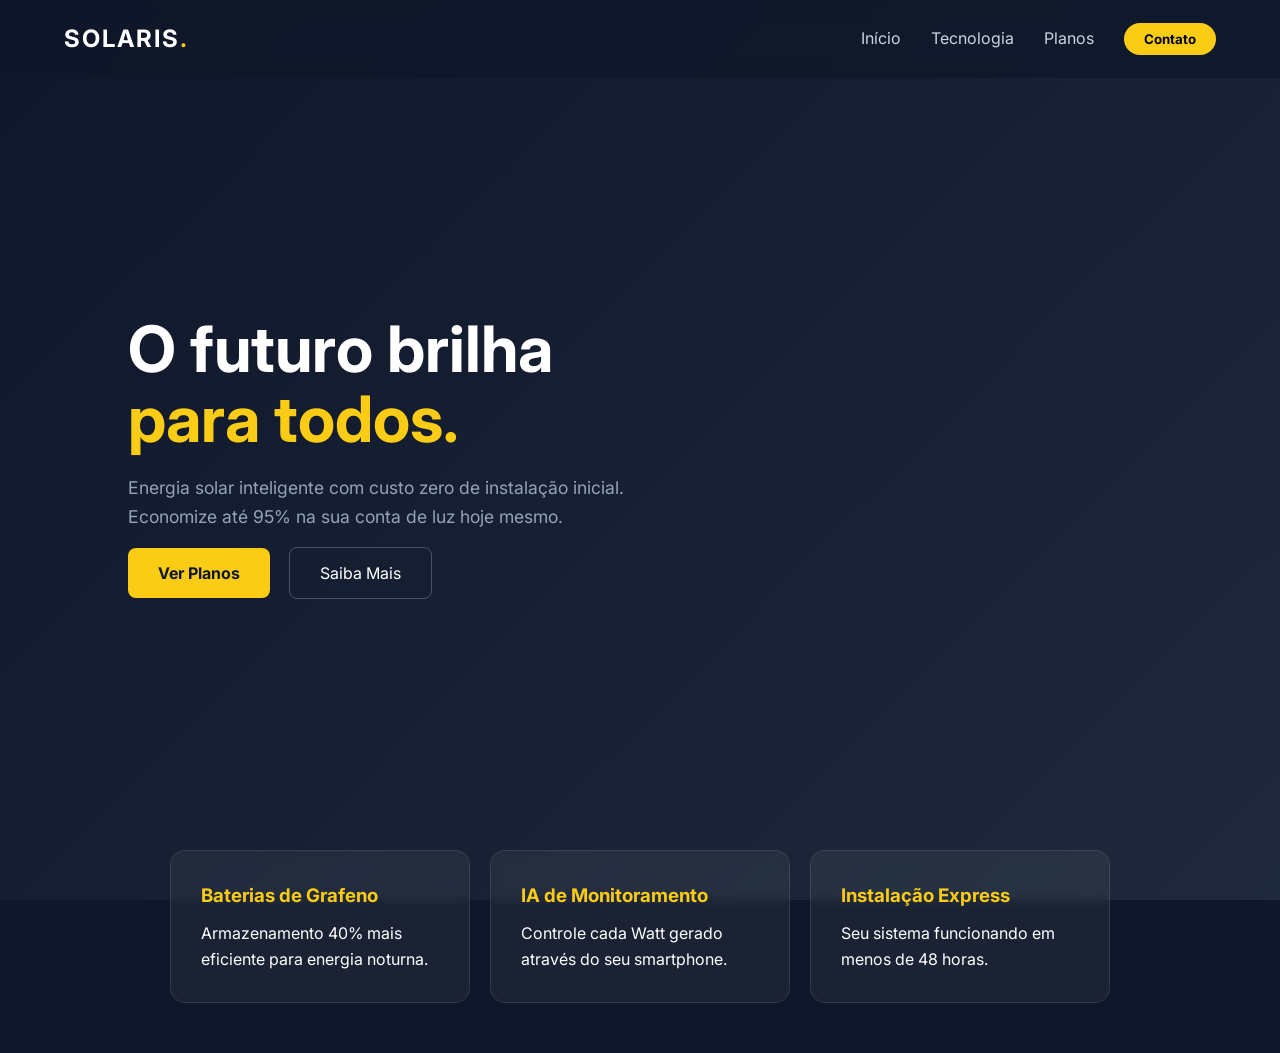
==== index.html @ 10609b28 "Solaris Energia O site da Solaris foca em UX moderno com estilo Glassmorphism. O design em Azul Mari" ====
<!DOCTYPE html>
<html lang="pt-br">
<head>
    <meta charset="UTF-8">
    <meta name="viewport" content="width=device-width, initial-scale=1.0">
    <title>Solaris | Inovação Energética</title>
    <link rel="stylesheet" href="style.css">
    <link href="https://fonts.googleapis.com/css2?family=Inter:wght@300;400;700&display=swap" rel="stylesheet">
</head>
<body>

    <header>
        <nav>
            <div class="logo">SOLARIS<span>.</span></div>
            <ul>
                <li><a href="#inicio">Início</a></li>
                <li><a href="#tecnologia">Tecnologia</a></li>
                <li><a href="#planos">Planos</a></li>
                <li><button class="btn-contato">Contato</button></li>
            </ul>
        </nav>
    </header>

    <section id="inicio" class="hero">
        <div class="hero-content">
            <h1>O futuro brilha <br><span>para todos.</span></h1>
            <p>Energia solar inteligente com custo zero de instalação inicial. Economize até 95% na sua conta de luz hoje mesmo.</p>
            <div class="hero-btns">
                <a href="#planos" class="btn-primary">Ver Planos</a>
                <a href="#" class="btn-secondary">Saiba Mais</a>
            </div>
        </div>
    </section>

    <section id="tecnologia" class="features">
        <div class="card">
            <h3>Baterias de Grafeno</h3>
            <p>Armazenamento 40% mais eficiente para energia noturna.</p>
        </div>
        <div class="card">
            <h3>IA de Monitoramento</h3>
            <p>Controle cada Watt gerado através do seu smartphone.</p>
        </div>
        <div class="card">
            <h3>Instalação Express</h3>
            <p>Seu sistema funcionando em menos de 48 horas.</p>
        </div>
    </section>

</body>
</html>
---- style.css ----
* {
    margin: 0;
    padding: 0;
    box-sizing: border-box;
    font-family: 'Inter', sans-serif;
}

body {
    background: #0f172a; /* Azul marinho profundo */
    color: white;
    line-height: 1.6;
    overflow-x: hidden;
}

/* Header Estilo Glass */
header {
    position: fixed;
    width: 100%;
    padding: 20px 5%;
    background: rgba(15, 23, 42, 0.8);
    backdrop-filter: blur(10px);
    z-index: 1000;
}

nav {
    display: flex;
    justify-content: space-between;
    align-items: center;
}

.logo {
    font-size: 1.5rem;
    font-weight: 700;
    letter-spacing: 2px;
}

.logo span { color: #facc15; }

nav ul { display: flex; list-style: none; gap: 30px; align-items: center; }

nav a { text-decoration: none; color: #cbd5e1; transition: 0.3s; }
nav a:hover { color: #facc15; }

.btn-contato {
    background: #facc15;
    border: none;
    padding: 8px 20px;
    border-radius: 20px;
    font-weight: bold;
    cursor: pointer;
}

/* Seção Hero */
.hero {
    height: 100vh;
    display: flex;
    align-items: center;
    padding: 0 10%;
    background: linear-gradient(135deg, #0f172a 0%, #1e293b 100%);
}

.hero h1 { font-size: 4rem; line-height: 1.1; margin-bottom: 20px; }
.hero h1 span { color: #facc15; }
.hero p { max-width: 500px; color: #94a3b8; font-size: 1.1rem; margin-bottom: 30px; }

.btn-primary {
    background: #facc15;
    color: #0f172a;
    padding: 15px 30px;
    border-radius: 8px;
    text-decoration: none;
    font-weight: bold;
    margin-right: 15px;
}

.btn-secondary {
    border: 1px solid #475569;
    color: white;
    padding: 15px 30px;
    border-radius: 8px;
    text-decoration: none;
}

/* Cards de Tecnologia */
.features {
    display: flex;
    gap: 20px;
    padding: 50px 10%;
    justify-content: center;
    margin-top: -100px; /* Sobreposição elegante */
}

.card {
    background: rgba(255, 255, 255, 0.05);
    padding: 30px;
    border-radius: 15px;
    border: 1px solid rgba(255, 255, 255, 0.1);
    backdrop-filter: blur(5px);
    width: 300px;
    transition: transform 0.3s;
}

.card:hover { transform: translateY(-10px); border-color: #facc15; }
.card h3 { color: #facc15; margin-bottom: 10px; }
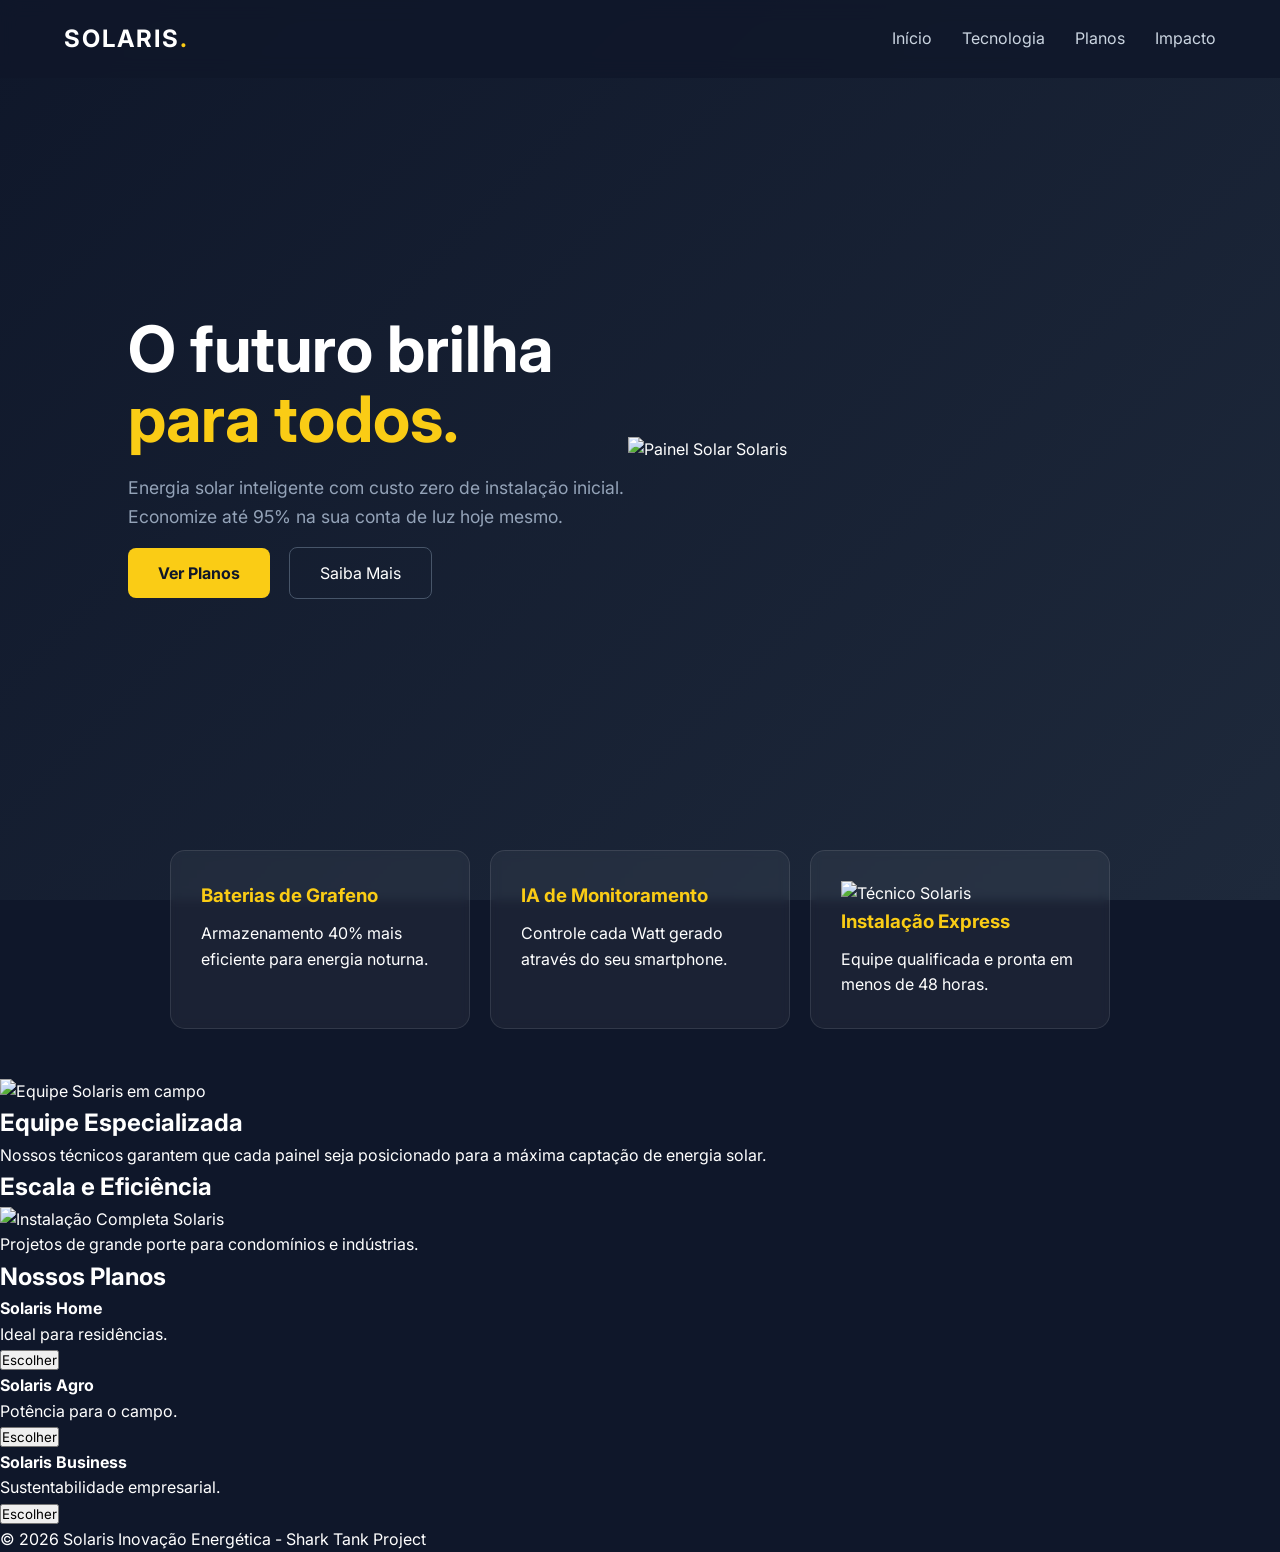
==== commit 86d57355: "Actualizar index.html" ====
--- a/index.html
+++ b/index.html
@@ -16,7 +16,7 @@
                 <li><a href="#inicio">Início</a></li>
                 <li><a href="#tecnologia">Tecnologia</a></li>
                 <li><a href="#planos">Planos</a></li>
-                <li><button class="btn-contato">Contato</button></li>
+                <li><a href="#galeria">Impacto</a></li>
             </ul>
         </nav>
     </header>
@@ -27,8 +27,11 @@
             <p>Energia solar inteligente com custo zero de instalação inicial. Economize até 95% na sua conta de luz hoje mesmo.</p>
             <div class="hero-btns">
                 <a href="#planos" class="btn-primary">Ver Planos</a>
-                <a href="#" class="btn-secondary">Saiba Mais</a>
+                <a href="#tecnologia" class="btn-secondary">Saiba Mais</a>
             </div>
+        </div>
+        <div class="hero-image">
+            <img src="https://i.imgur.com/vUu0H7i.jpg" alt="Painel Solar Solaris">
         </div>
     </section>
 
@@ -41,11 +44,55 @@
             <h3>IA de Monitoramento</h3>
             <p>Controle cada Watt gerado através do seu smartphone.</p>
         </div>
-        <div class="card">
+        <div class="card card-worker">
+            <img src="https://i.imgur.com/KzX5ZzI.jpg" alt="Técnico Solaris">
             <h3>Instalação Express</h3>
-            <p>Seu sistema funcionando em menos de 48 horas.</p>
+            <p>Equipe qualificada e pronta em menos de 48 horas.</p>
         </div>
     </section>
 
+    <section class="infra-section">
+        <div class="infra-image">
+            <img src="https://i.imgur.com/G566u1z.jpg" alt="Equipe Solaris em campo">
+        </div>
+        <div class="infra-text">
+            <h2>Equipe <span>Especializada</span></h2>
+            <p>Nossos técnicos garantem que cada painel seja posicionado para a máxima captação de energia solar.</p>
+        </div>
+    </section>
+
+    <section id="galeria" class="full-vision">
+        <div class="container">
+            <h2>Escala e <span>Eficiência</span></h2>
+            <img src="https://i.imgur.com/vHq0YlJ.jpg" alt="Instalação Completa Solaris">
+            <p>Projetos de grande porte para condomínios e indústrias.</p>
+        </div>
+    </section>
+
+    <section id="planos" class="pricing">
+        <h2 class="section-title">Nossos <span>Planos</span></h2>
+        <div class="plan-container">
+            <div class="card-plan">
+                <h4>Solaris Home</h4>
+                <p>Ideal para residências.</p>
+                <button class="btn-plan">Escolher</button>
+            </div>
+            <div class="card-plan highlighted">
+                <h4>Solaris Agro</h4>
+                <p>Potência para o campo.</p>
+                <button class="btn-plan">Escolher</button>
+            </div>
+            <div class="card-plan">
+                <h4>Solaris Business</h4>
+                <p>Sustentabilidade empresarial.</p>
+                <button class="btn-plan">Escolher</button>
+            </div>
+        </div>
+    </section>
+
+    <footer>
+        <p>&copy; 2026 Solaris Inovação Energética - Shark Tank Project</p>
+    </footer>
+
 </body>
 </html>
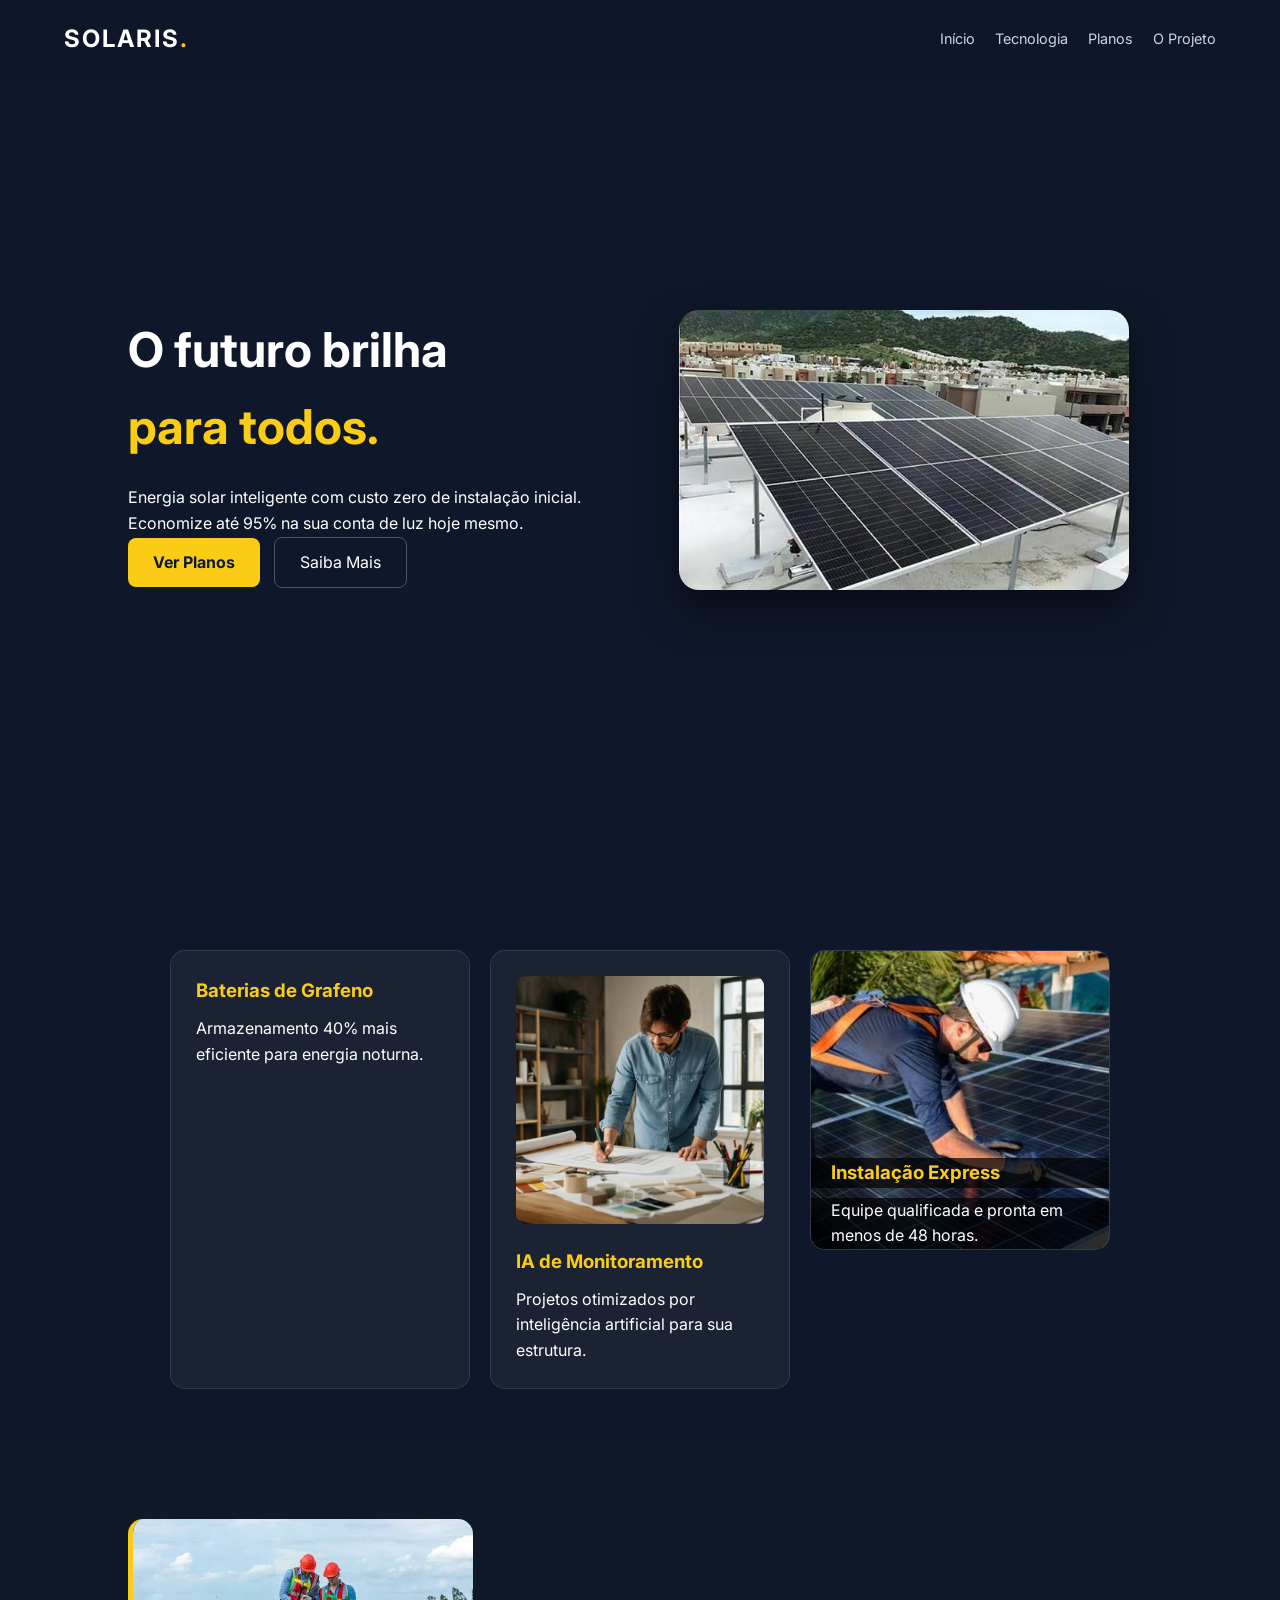
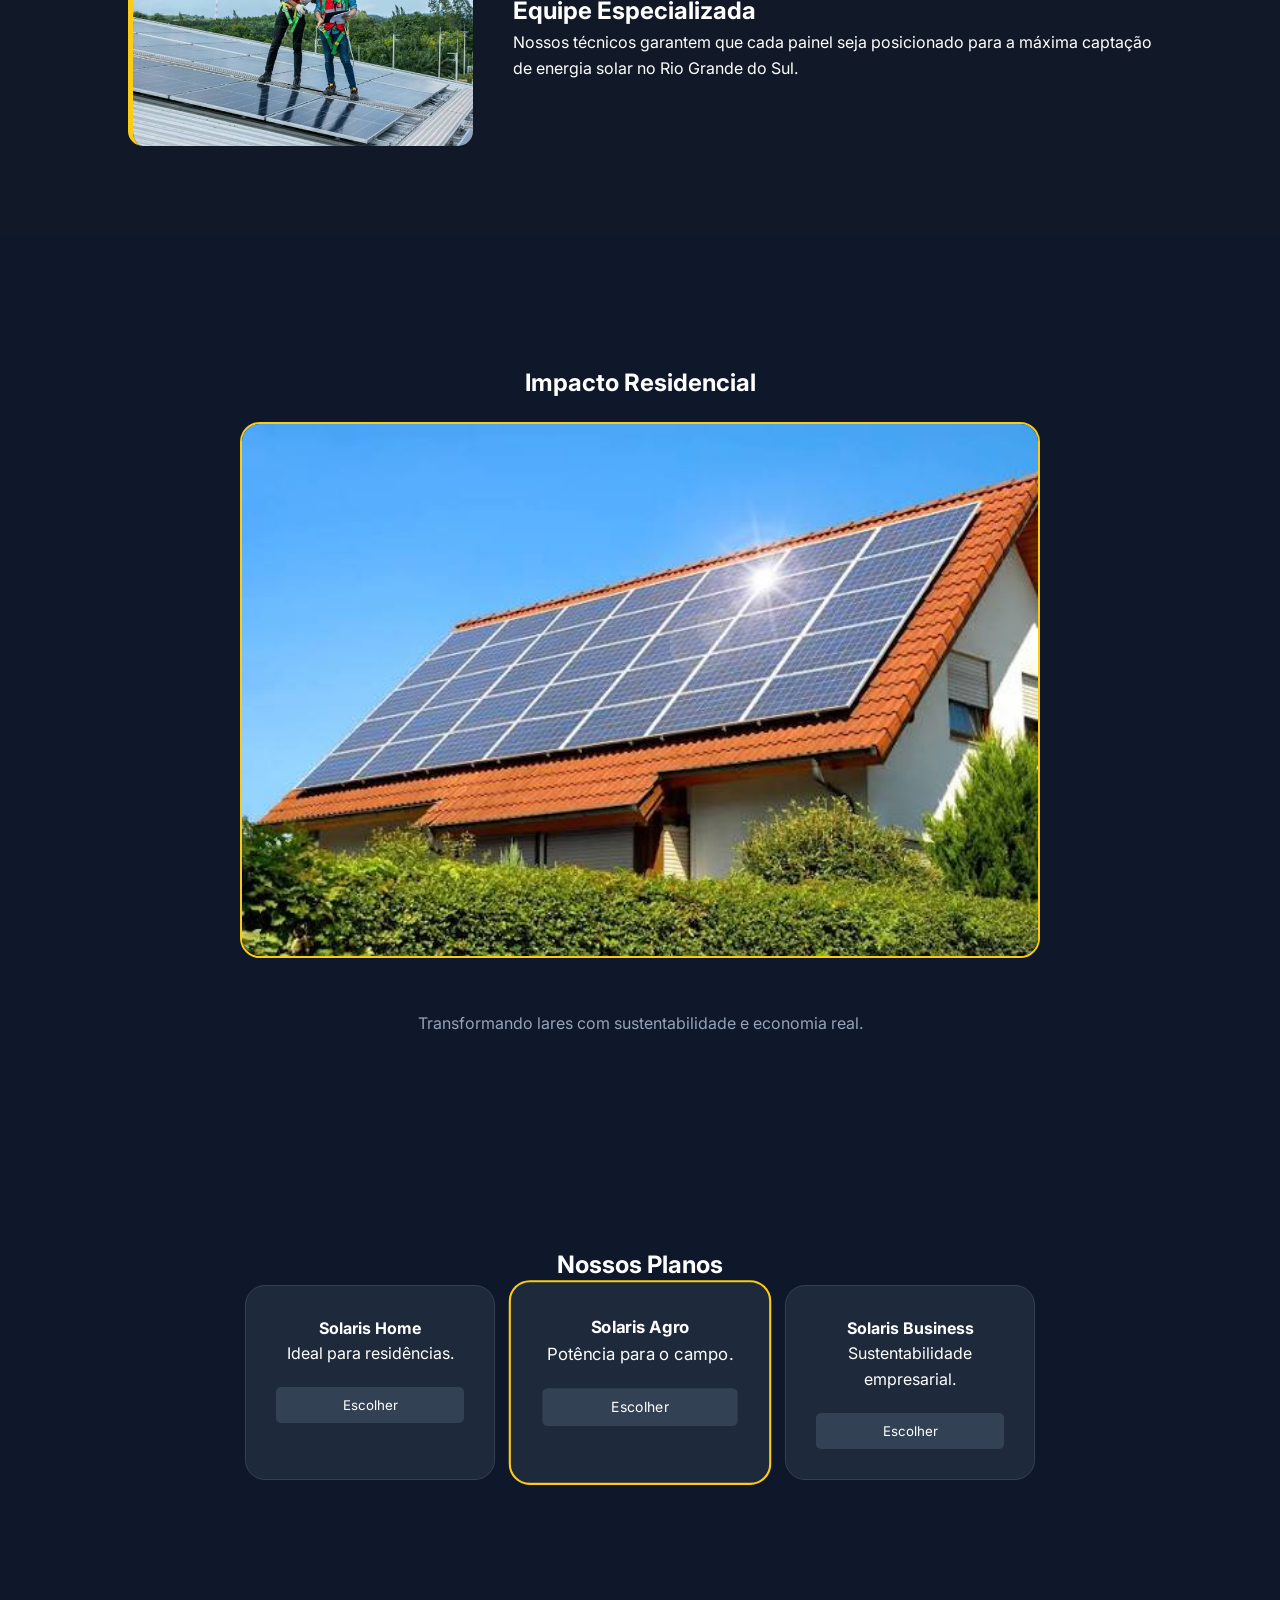
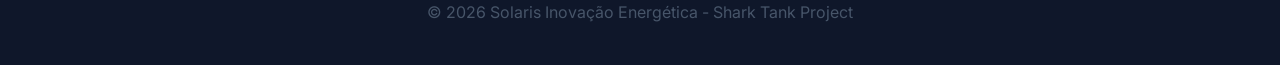
==== commit 7d8bddb3: "Actualizar index.html" ====
--- a/index.html
+++ b/index.html
@@ -16,7 +16,7 @@
                 <li><a href="#inicio">Início</a></li>
                 <li><a href="#tecnologia">Tecnologia</a></li>
                 <li><a href="#planos">Planos</a></li>
-                <li><a href="#galeria">Impacto</a></li>
+                <li><a href="#projeto">O Projeto</a></li>
             </ul>
         </nav>
     </header>
@@ -31,7 +31,7 @@
             </div>
         </div>
         <div class="hero-image">
-            <img src="https://i.imgur.com/vUu0H7i.jpg" alt="Painel Solar Solaris">
+            <img src="images (7).jpeg" alt="Painéis Solares Solaris">
         </div>
     </section>
 
@@ -41,31 +41,32 @@
             <p>Armazenamento 40% mais eficiente para energia noturna.</p>
         </div>
         <div class="card">
+            <img src="images (9).jpeg" alt="Arquitetura e Planejamento" style="width: 100%; border-radius: 10px; margin-bottom: 15px;">
             <h3>IA de Monitoramento</h3>
-            <p>Controle cada Watt gerado através do seu smartphone.</p>
+            <p>Projetos otimizados por inteligência artificial para sua estrutura.</p>
         </div>
         <div class="card card-worker">
-            <img src="https://i.imgur.com/KzX5ZzI.jpg" alt="Técnico Solaris">
+            <img src="images (11).jpeg" alt="Técnico Solaris">
             <h3>Instalação Express</h3>
             <p>Equipe qualificada e pronta em menos de 48 horas.</p>
         </div>
     </section>
 
-    <section class="infra-section">
+    <section id="projeto" class="infra-section">
         <div class="infra-image">
-            <img src="https://i.imgur.com/G566u1z.jpg" alt="Equipe Solaris em campo">
+            <img src="images (10).jpeg" alt="Equipe Solaris em campo">
         </div>
         <div class="infra-text">
             <h2>Equipe <span>Especializada</span></h2>
-            <p>Nossos técnicos garantem que cada painel seja posicionado para a máxima captação de energia solar.</p>
+            <p>Nossos técnicos garantem que cada painel seja posicionado para a máxima captação de energia solar no Rio Grande do Sul.</p>
         </div>
     </section>
 
-    <section id="galeria" class="full-vision">
-        <div class="container">
-            <h2>Escala e <span>Eficiência</span></h2>
-            <img src="https://i.imgur.com/vHq0YlJ.jpg" alt="Instalação Completa Solaris">
-            <p>Projetos de grande porte para condomínios e indústrias.</p>
+    <section class="full-vision">
+        <div class="container" style="text-align: center; padding: 50px 10%;">
+            <h2>Impacto <span>Residencial</span></h2>
+            <img src="images (6).jpeg" alt="Casa com energia Solaris" style="width: 100%; max-width: 800px; border-radius: 20px; border: 2px solid #facc15; margin-top: 20px;">
+            <p style="margin-top: 15px; color: #94a3b8;">Transformando lares com sustentabilidade e economia real.</p>
         </div>
     </section>
 
--- a/style.css
+++ b/style.css
@@ -1,104 +1,48 @@
-* {
-    margin: 0;
-    padding: 0;
-    box-sizing: border-box;
-    font-family: 'Inter', sans-serif;
+html { scroll-behavior: smooth; }
+* { margin: 0; padding: 0; box-sizing: border-box; font-family: 'Inter', sans-serif; }
+body { background: #0f172a; color: white; line-height: 1.6; overflow-x: hidden; }
+
+header { position: fixed; width: 100%; padding: 20px 5%; background: rgba(15, 23, 42, 0.8); backdrop-filter: blur(10px); z-index: 1000; }
+nav { display: flex; justify-content: space-between; align-items: center; }
+.logo { font-size: 1.5rem; font-weight: 700; letter-spacing: 2px; }
+.logo span { color: #facc15; }
+nav ul { display: flex; list-style: none; gap: 20px; }
+nav a { text-decoration: none; color: #cbd5e1; font-size: 0.9rem; }
+
+.hero { height: 100vh; display: flex; align-items: center; padding: 0 10%; gap: 30px; }
+.hero-content { flex: 1; }
+.hero h1 { font-size: 3rem; margin-bottom: 20px; }
+.hero h1 span { color: #facc15; }
+.hero-image { flex: 1; display: flex; justify-content: center; }
+.hero-image img { width: 100%; max-width: 450px; border-radius: 20px; box-shadow: 0 20px 40px rgba(0,0,0,0.5); }
+
+.btn-primary { background: #facc15; color: #0f172a; padding: 12px 25px; border-radius: 8px; text-decoration: none; font-weight: bold; margin-right: 10px; display: inline-block; }
+.btn-secondary { border: 1px solid #475569; color: white; padding: 12px 25px; border-radius: 8px; text-decoration: none; display: inline-block; }
+
+.features { display: flex; gap: 20px; padding: 50px 10%; justify-content: center; flex-wrap: wrap; }
+.card { background: rgba(255, 255, 255, 0.05); padding: 25px; border-radius: 15px; border: 1px solid rgba(255, 255, 255, 0.1); width: 300px; }
+.card h3 { color: #facc15; margin-bottom: 10px; }
+
+.card-worker { position: relative; padding: 0; overflow: hidden; height: 300px; display: flex; flex-direction: column; justify-content: flex-end; }
+.card-worker img { position: absolute; top:0; left:0; width:100%; height:100%; object-fit: cover; z-index: 1; }
+.card-worker h3, .card-worker p { position: relative; z-index: 2; padding: 0 20px; background: rgba(0,0,0,0.7); }
+
+.infra-section { display: flex; align-items: center; padding: 80px 10%; gap: 40px; background: #111827; }
+.infra-image img { width: 100%; max-width: 500px; border-radius: 15px; border-left: 5px solid #facc15; }
+
+.full-vision { padding: 80px 10%; text-align: center; }
+.full-vision img { width: 100%; max-width: 900px; border-radius: 20px; margin: 30px 0; border: 1px solid #facc15; }
+
+.pricing { padding: 80px 10%; text-align: center; }
+.plan-container { display: flex; gap: 20px; justify-content: center; flex-wrap: wrap; }
+.card-plan { background: #1e293b; padding: 30px; border-radius: 20px; width: 250px; border: 1px solid #334155; }
+.highlighted { border: 2px solid #facc15; transform: scale(1.05); }
+.btn-plan { margin-top: 20px; width: 100%; padding: 10px; background: #334155; color: white; border: none; border-radius: 5px; cursor: pointer; }
+.card-plan:hover .btn-plan { background: #facc15; color: #0f172a; font-weight: bold; }
+
+footer { padding: 40px; text-align: center; color: #475569; }
+
+@media (max-width: 768px) {
+    .hero, .infra-section { flex-direction: column; text-align: center; height: auto; padding-top: 100px; }
+    .hero-image img { max-width: 300px; }
 }
-
-body {
-    background: #0f172a; /* Azul marinho profundo */
-    color: white;
-    line-height: 1.6;
-    overflow-x: hidden;
-}
-
-/* Header Estilo Glass */
-header {
-    position: fixed;
-    width: 100%;
-    padding: 20px 5%;
-    background: rgba(15, 23, 42, 0.8);
-    backdrop-filter: blur(10px);
-    z-index: 1000;
-}
-
-nav {
-    display: flex;
-    justify-content: space-between;
-    align-items: center;
-}
-
-.logo {
-    font-size: 1.5rem;
-    font-weight: 700;
-    letter-spacing: 2px;
-}
-
-.logo span { color: #facc15; }
-
-nav ul { display: flex; list-style: none; gap: 30px; align-items: center; }
-
-nav a { text-decoration: none; color: #cbd5e1; transition: 0.3s; }
-nav a:hover { color: #facc15; }
-
-.btn-contato {
-    background: #facc15;
-    border: none;
-    padding: 8px 20px;
-    border-radius: 20px;
-    font-weight: bold;
-    cursor: pointer;
-}
-
-/* Seção Hero */
-.hero {
-    height: 100vh;
-    display: flex;
-    align-items: center;
-    padding: 0 10%;
-    background: linear-gradient(135deg, #0f172a 0%, #1e293b 100%);
-}
-
-.hero h1 { font-size: 4rem; line-height: 1.1; margin-bottom: 20px; }
-.hero h1 span { color: #facc15; }
-.hero p { max-width: 500px; color: #94a3b8; font-size: 1.1rem; margin-bottom: 30px; }
-
-.btn-primary {
-    background: #facc15;
-    color: #0f172a;
-    padding: 15px 30px;
-    border-radius: 8px;
-    text-decoration: none;
-    font-weight: bold;
-    margin-right: 15px;
-}
-
-.btn-secondary {
-    border: 1px solid #475569;
-    color: white;
-    padding: 15px 30px;
-    border-radius: 8px;
-    text-decoration: none;
-}
-
-/* Cards de Tecnologia */
-.features {
-    display: flex;
-    gap: 20px;
-    padding: 50px 10%;
-    justify-content: center;
-    margin-top: -100px; /* Sobreposição elegante */
-}
-
-.card {
-    background: rgba(255, 255, 255, 0.05);
-    padding: 30px;
-    border-radius: 15px;
-    border: 1px solid rgba(255, 255, 255, 0.1);
-    backdrop-filter: blur(5px);
-    width: 300px;
-    transition: transform 0.3s;
-}
-
-.card:hover { transform: translateY(-10px); border-color: #facc15; }
-.card h3 { color: #facc15; margin-bottom: 10px; }
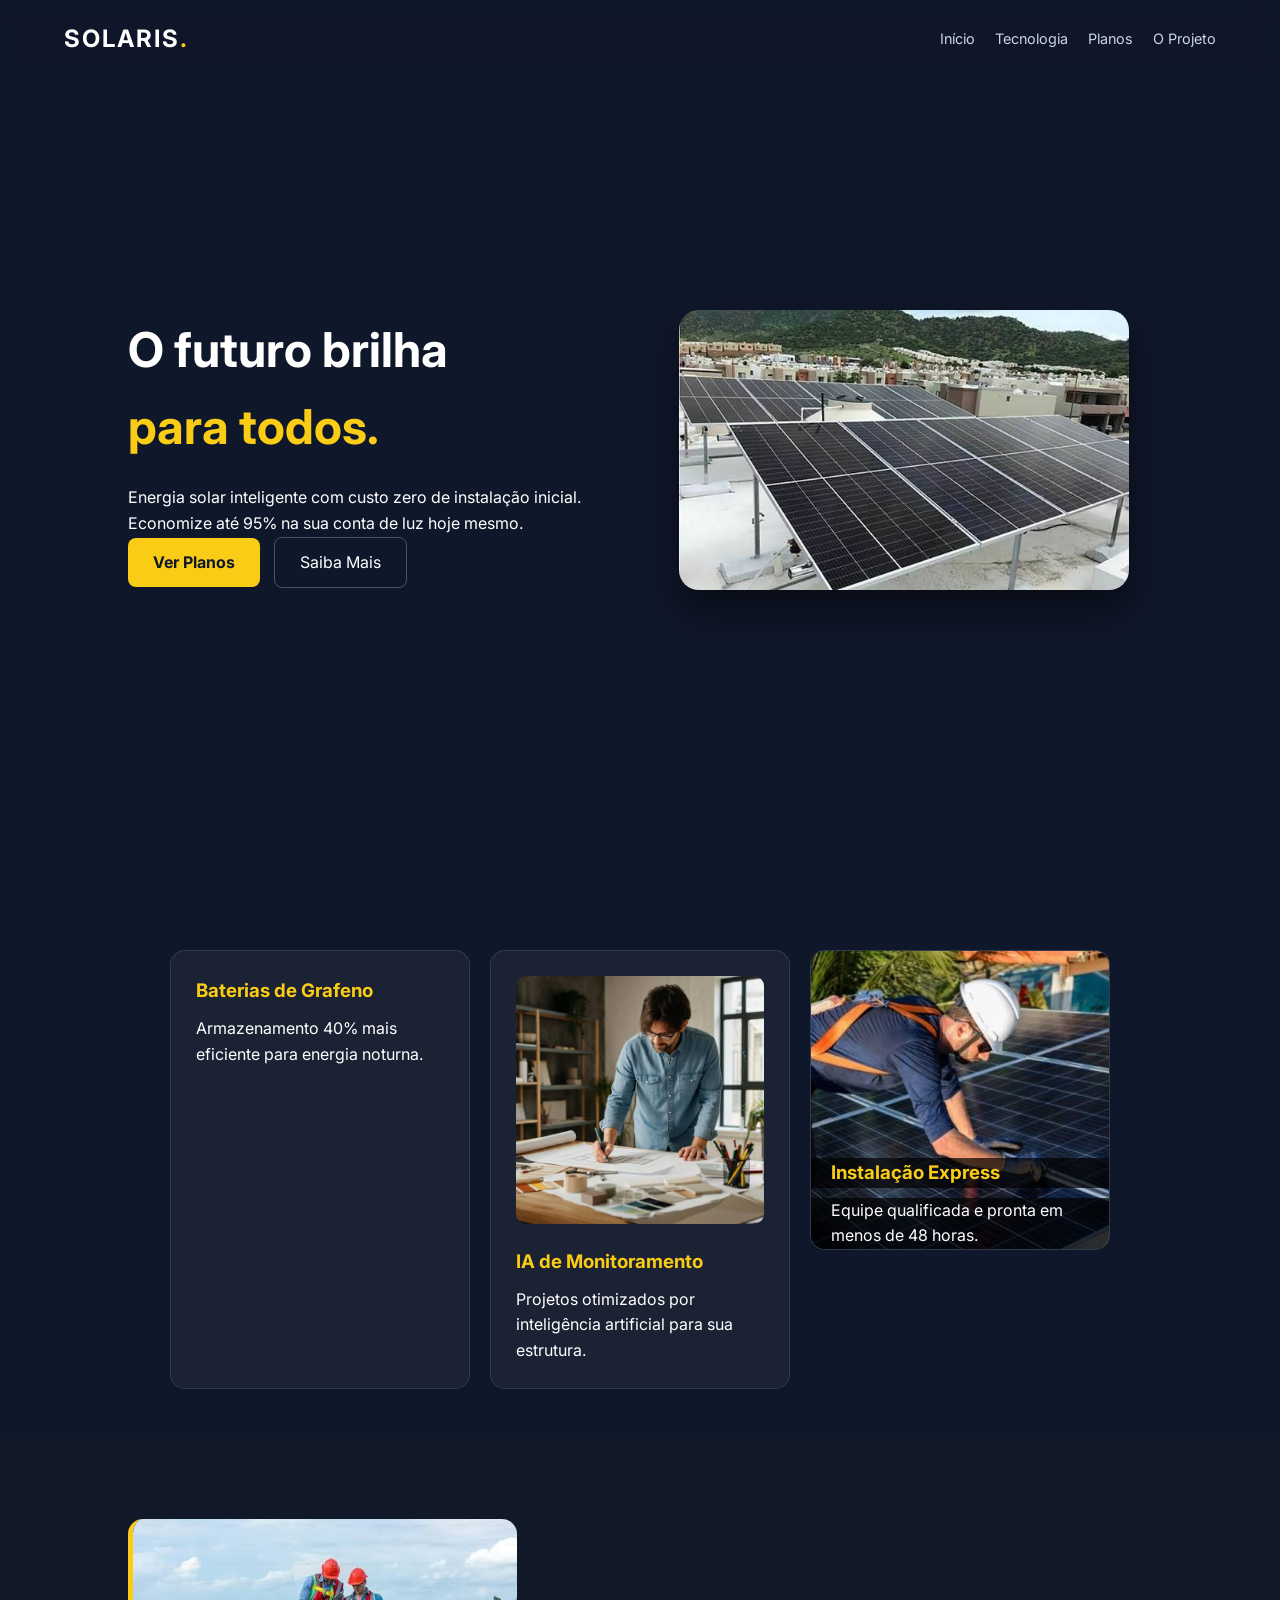
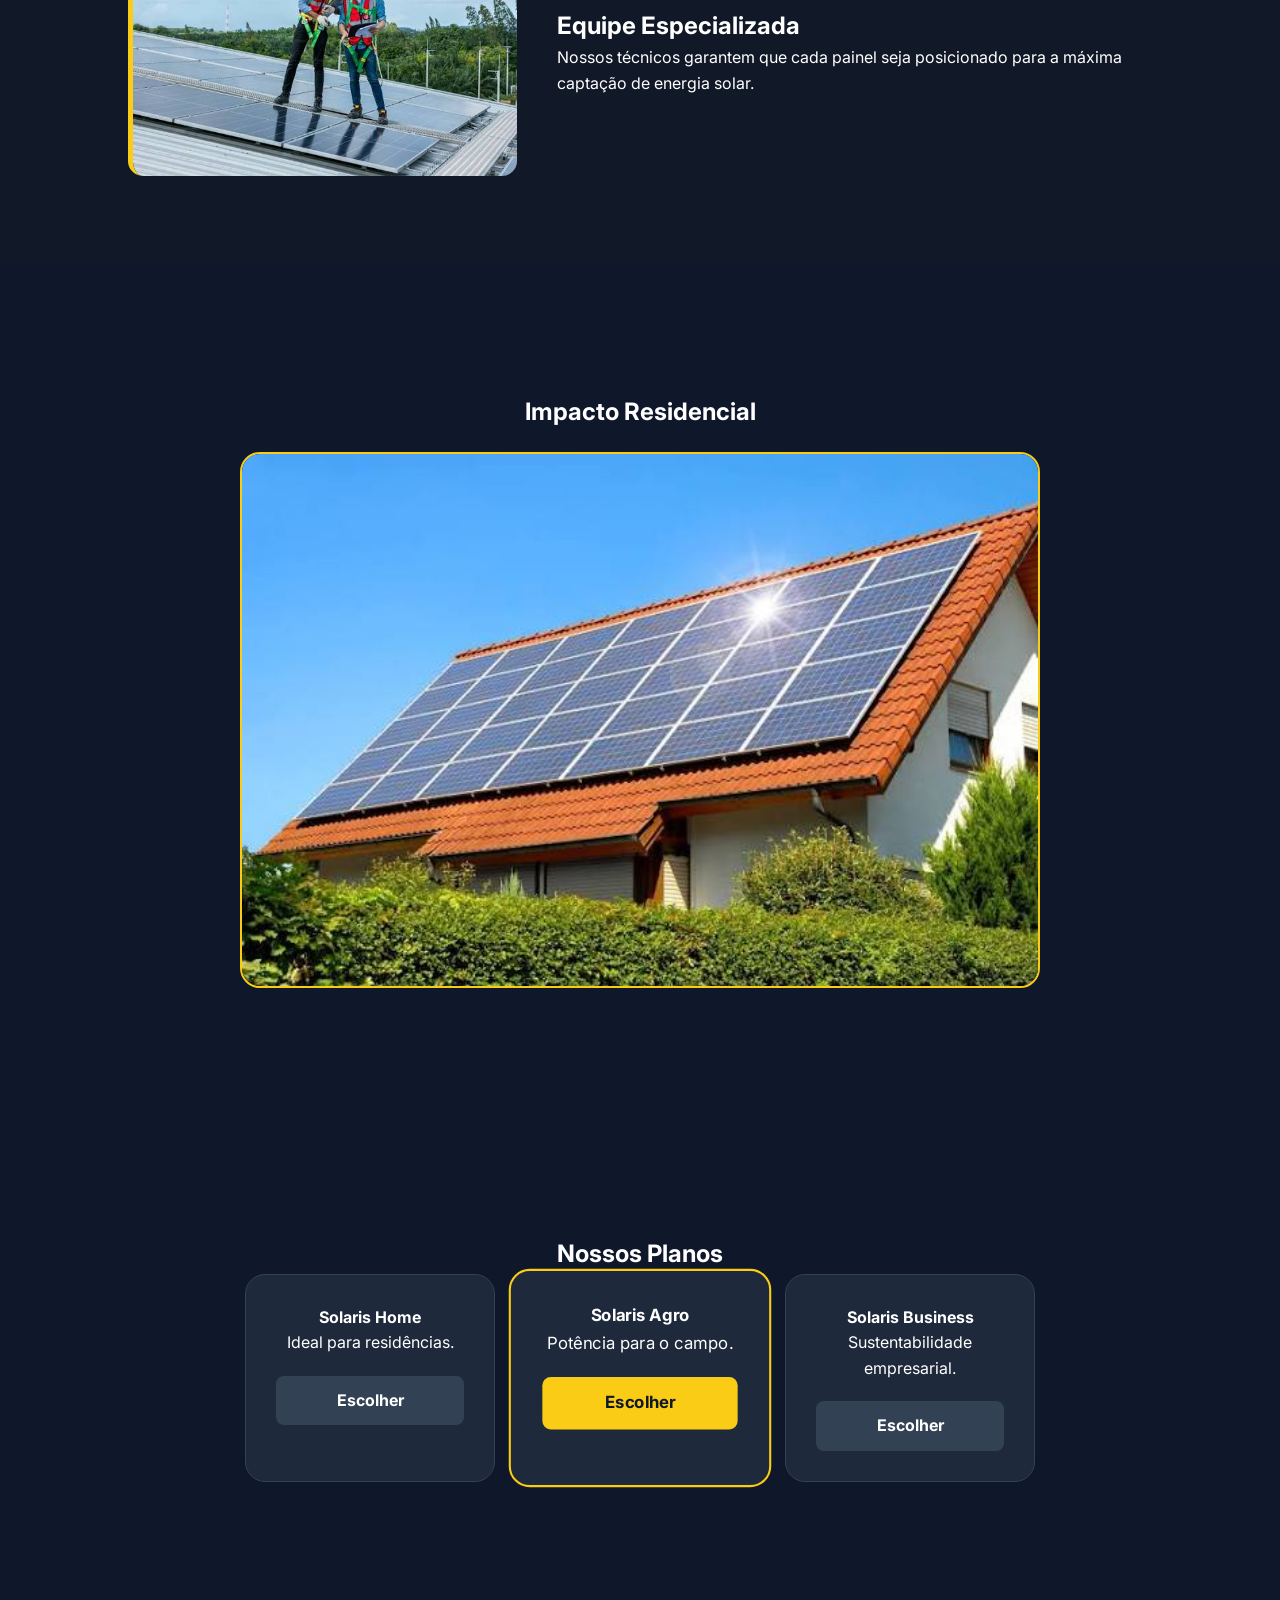
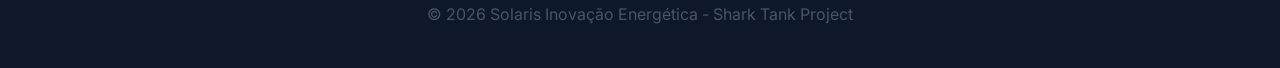
==== commit 0aafdfbe: "Actualizar index.html" ====
--- a/index.html
+++ b/index.html
@@ -58,7 +58,7 @@
         </div>
         <div class="infra-text">
             <h2>Equipe <span>Especializada</span></h2>
-            <p>Nossos técnicos garantem que cada painel seja posicionado para a máxima captação de energia solar no Rio Grande do Sul.</p>
+            <p>Nossos técnicos garantem que cada painel seja posicionado para a máxima captação de energia solar.</p>
         </div>
     </section>
 
@@ -66,7 +66,6 @@
         <div class="container" style="text-align: center; padding: 50px 10%;">
             <h2>Impacto <span>Residencial</span></h2>
             <img src="images (6).jpeg" alt="Casa com energia Solaris" style="width: 100%; max-width: 800px; border-radius: 20px; border: 2px solid #facc15; margin-top: 20px;">
-            <p style="margin-top: 15px; color: #94a3b8;">Transformando lares com sustentabilidade e economia real.</p>
         </div>
     </section>
 
@@ -76,17 +75,19 @@
             <div class="card-plan">
                 <h4>Solaris Home</h4>
                 <p>Ideal para residências.</p>
-                <button class="btn-plan">Escolher</button>
+                <a href="confirmacao.html?plano=home" class="btn-plan-link">Escolher</a>
             </div>
+            
             <div class="card-plan highlighted">
                 <h4>Solaris Agro</h4>
                 <p>Potência para o campo.</p>
-                <button class="btn-plan">Escolher</button>
+                <a href="confirmacao.html?plano=agro" class="btn-plan-link">Escolher</a>
             </div>
+            
             <div class="card-plan">
                 <h4>Solaris Business</h4>
                 <p>Sustentabilidade empresarial.</p>
-                <button class="btn-plan">Escolher</button>
+                <a href="confirmacao.html?plano=business" class="btn-plan-link">Escolher</a>
             </div>
         </div>
     </section>
--- a/style.css
+++ b/style.css
@@ -46,3 +46,28 @@
     .hero, .infra-section { flex-direction: column; text-align: center; height: auto; padding-top: 100px; }
     .hero-image img { max-width: 300px; }
 }
+
+/* --- NOVOS ESTILOS PARA OS BOTÕES DE PLANOS --- */
+.btn-plan-link {
+    display: block;
+    background: #334155;
+    color: white;
+    text-decoration: none;
+    padding: 12px;
+    border-radius: 8px;
+    margin-top: 20px;
+    font-weight: bold;
+    transition: 0.3s;
+    text-align: center;
+}
+
+.card-plan:hover .btn-plan-link {
+    background: #facc15;
+    color: #0f172a;
+}
+
+.highlighted .btn-plan-link {
+    background: #facc15;
+    color: #0f172a;
+}
+
